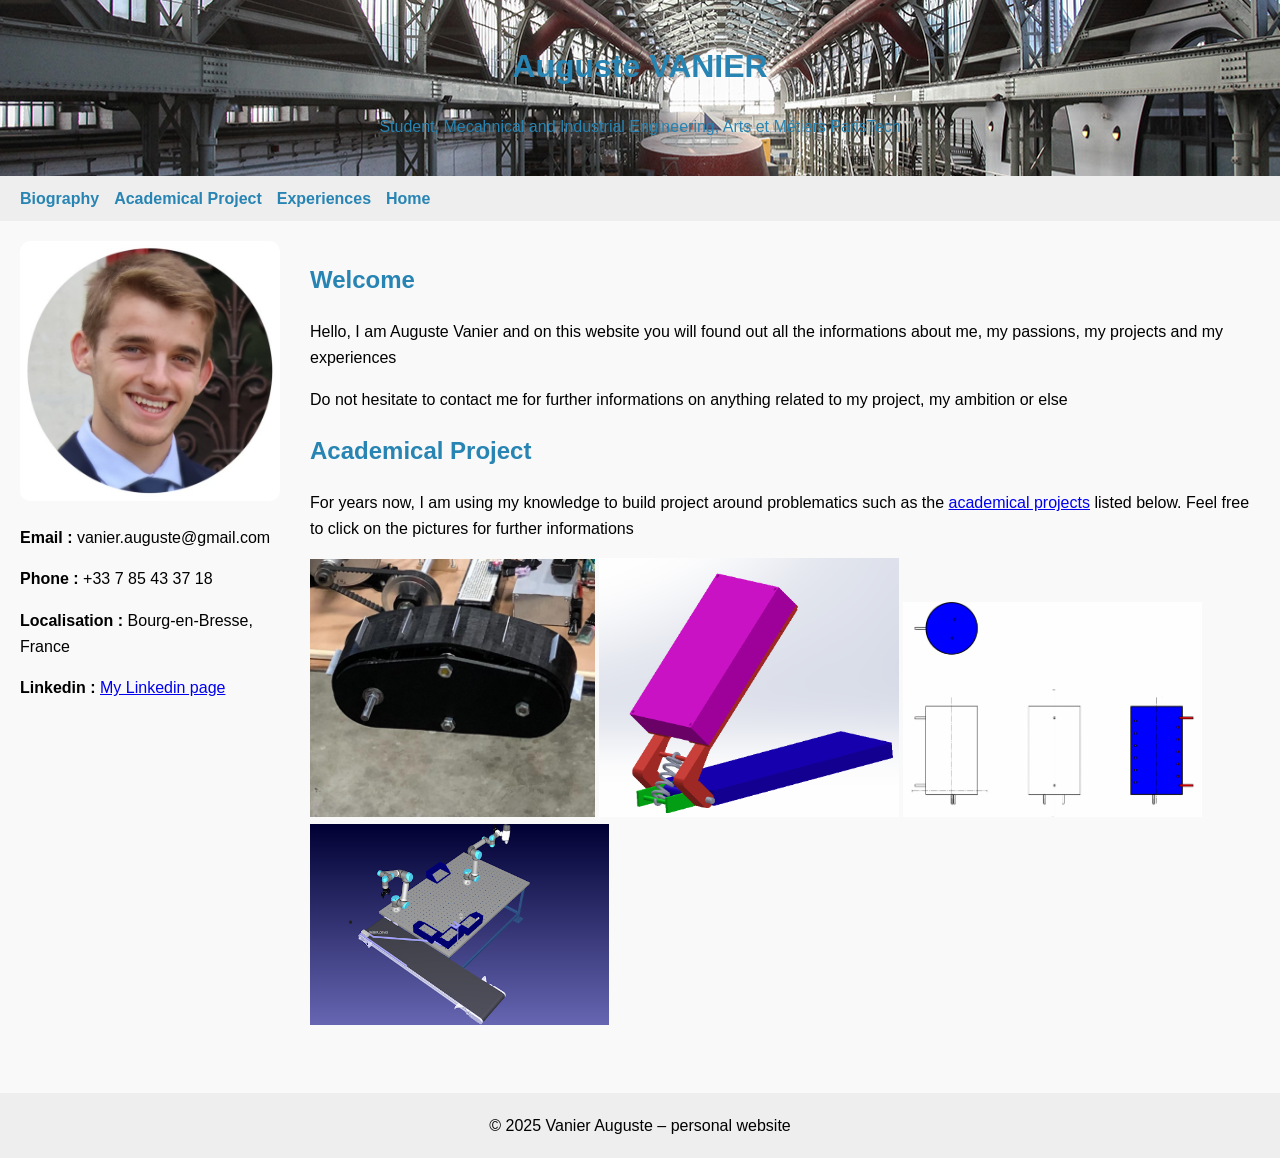
==== index.html @ 0c92eff0 "Update index.html" ====
<!DOCTYPE html>
<html lang="fr">
<head>
  <meta charset="UTF-8">
  <title>Auguste VANIER - Page personnelle</title>
  <style>
    slide {
	    animation-duration: 3s;
	    animation-name: slidein;
	  }

	  @keyframes slidein {
	    from {
	      margin-left: 100%;
	      width: 300%;
	    }
	    to {
	      margin-left: 0%;
	      width: 100%;
	    }
    }

    body {
      font-family: Georgia, sans-serif;
      line-height: 1.6;
      margin: 0;
      padding: 0;
      background-color: #f9f9f9;
    }

    header {
      color: #2784b3;
      padding: 20px;
      text-align: center;
      background-image: url("atels.jpg");
      background-color: transparent;
    }

    nav {
      background-color: #eee;
      padding: 10px 20px;
      display: flex;
      gap: 15px;
    }

    nav a {
      color: #2784b3;
      text-decoration: none;
      font-weight: bold;
    }

    .container {
      display: flex;
      padding: 20px;
    }

    .sidebar {
      width: 260px;
      margin-right: 30px;
    }

    .sidebar img {
      width: 100%;
      border-radius: 10px;
    }

    .content {
      flex: 1;
    }

    h2 {
      color: #2784b3;
    }

    footer {
      background-color: #eee;
      text-align: center;
      padding: 20px;
      margin-top: 40px;
    }

  </style>
</head>
<body>

  <header>
    <h1>Auguste VANIER</h1>
    <p>Student, Mecahnical and Industrial Engineering, Arts et Métiers ParisTech</p>
  </header>

  <nav>
    <a href="biographie.html">Biography</a>
    <a href="academical_project.html">Academical Project</a>
    <a href="experiences.html">Experiences</a>
    <a href="index.html">Home</a>
  </nav>

  <div class="container">
    <aside class="sidebar">
      <img src="Photo_identite.jpg" alt="Photo de profil">
      <p><strong>Email :</strong> vanier.auguste@gmail.com</p>
      <p><strong>Phone :</strong> +33 7 85 43 37 18</p>
      <p><strong>Localisation :</strong> Bourg-en-Bresse, France</p>
      <p><strong>Linkedin :</strong> <a href="https://fr.linkedin.com/in/vanier-auguste-1b917422b/">My Linkedin page</a></p>
    </aside>

    <main class="content">
      <section id="bio">
        <h2>Welcome</h2>
        <p><slide>Hello, I am Auguste Vanier and on this website you will found out all the informations about me, my passions, my projects and my experiences</slide></p>
	<p><slide>Do not hesitate to contact me for further informations on anything related to my project, my ambition or else</slide></p>
      </section>

      <section id="research">
        <h2>Academical Project</h2>
        <p><slide>For years now, I am using my knowledge to build project around problematics such as the <a href="academical_project.html">academical projects</a> listed below. Feel free to click on the pictures for further informations</slide></p>
	<slide>
	<a href="academical_project_snowb.html"><img src="chenille.jpg" alt="Photo projet1" width=30% height=10%></a>
	<a href="TIPE.html"><img src="bouclier_solidworks.png" alt="Photo projet2" width=31.5% height=10%></a>
	<a href="exchanger.html"><img src="Plan_echangeur.PNG" alt="Photo projet2" width=31.5% height=10%></a>
	<a href="factory_robot.html"><img src="poste.png" alt="Photo projet2" width=31.5% height=10%></a>
	</slide>
      </section>
    </main>
  </div>

  <footer>
    &copy; 2025 Vanier Auguste – personal website
  </footer>

</body>
</html>
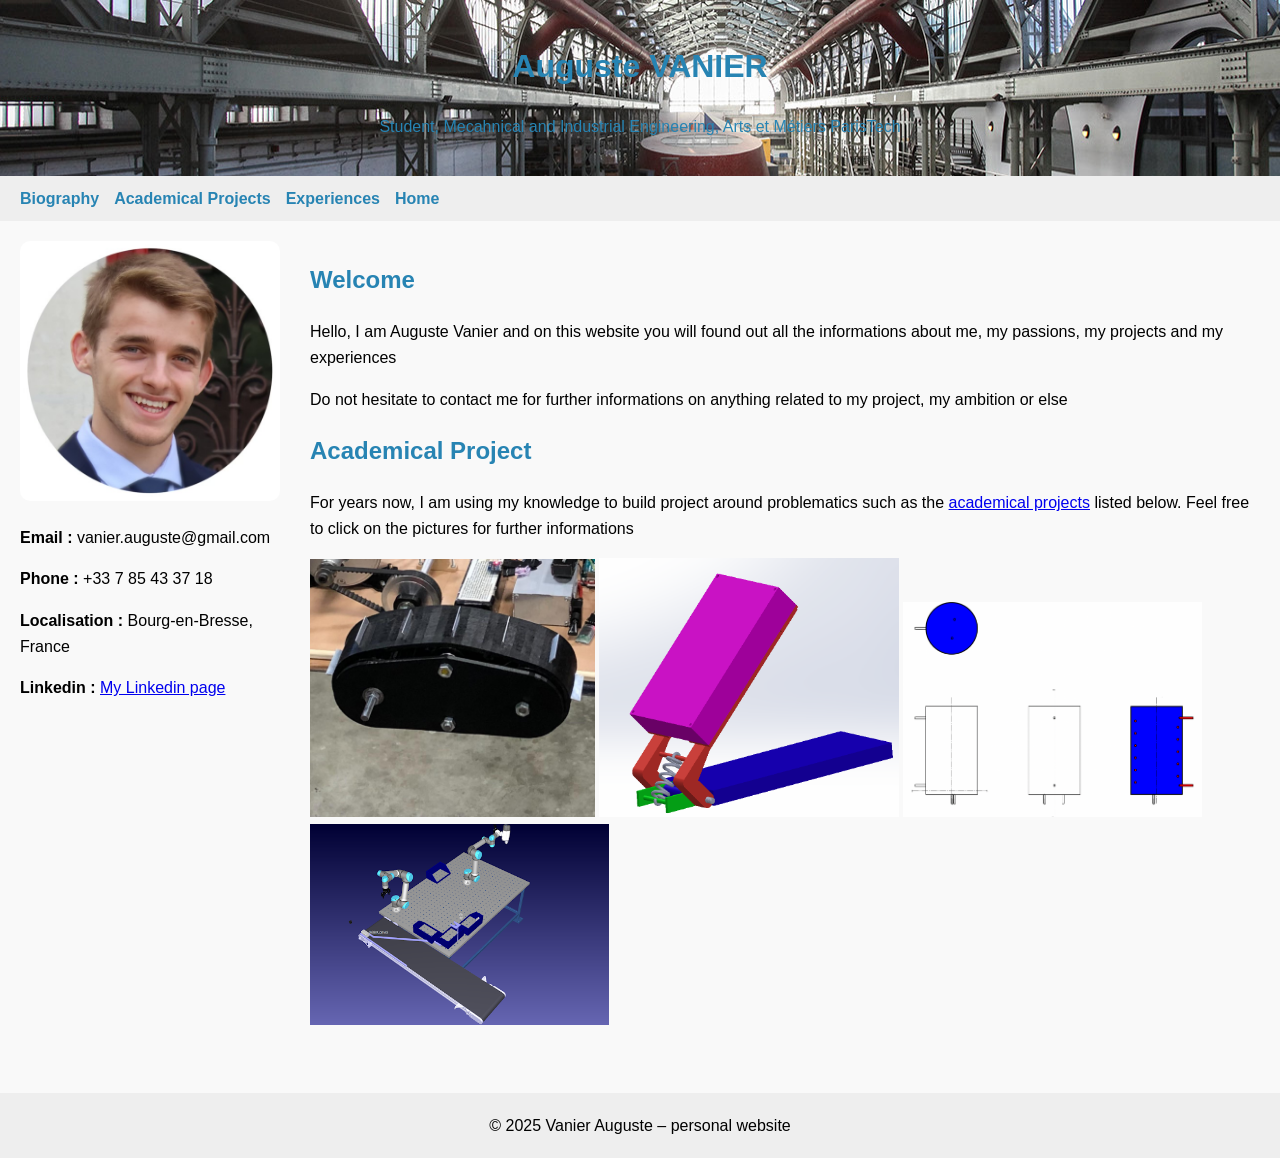
==== commit a63ba2c5: "Update index.html" ====
--- a/index.html
+++ b/index.html
@@ -90,7 +90,7 @@
 
   <nav>
     <a href="biographie.html">Biography</a>
-    <a href="academical_project.html">Academical Project</a>
+    <a href="academical_project.html">Academical Projects</a>
     <a href="experiences.html">Experiences</a>
     <a href="index.html">Home</a>
   </nav>
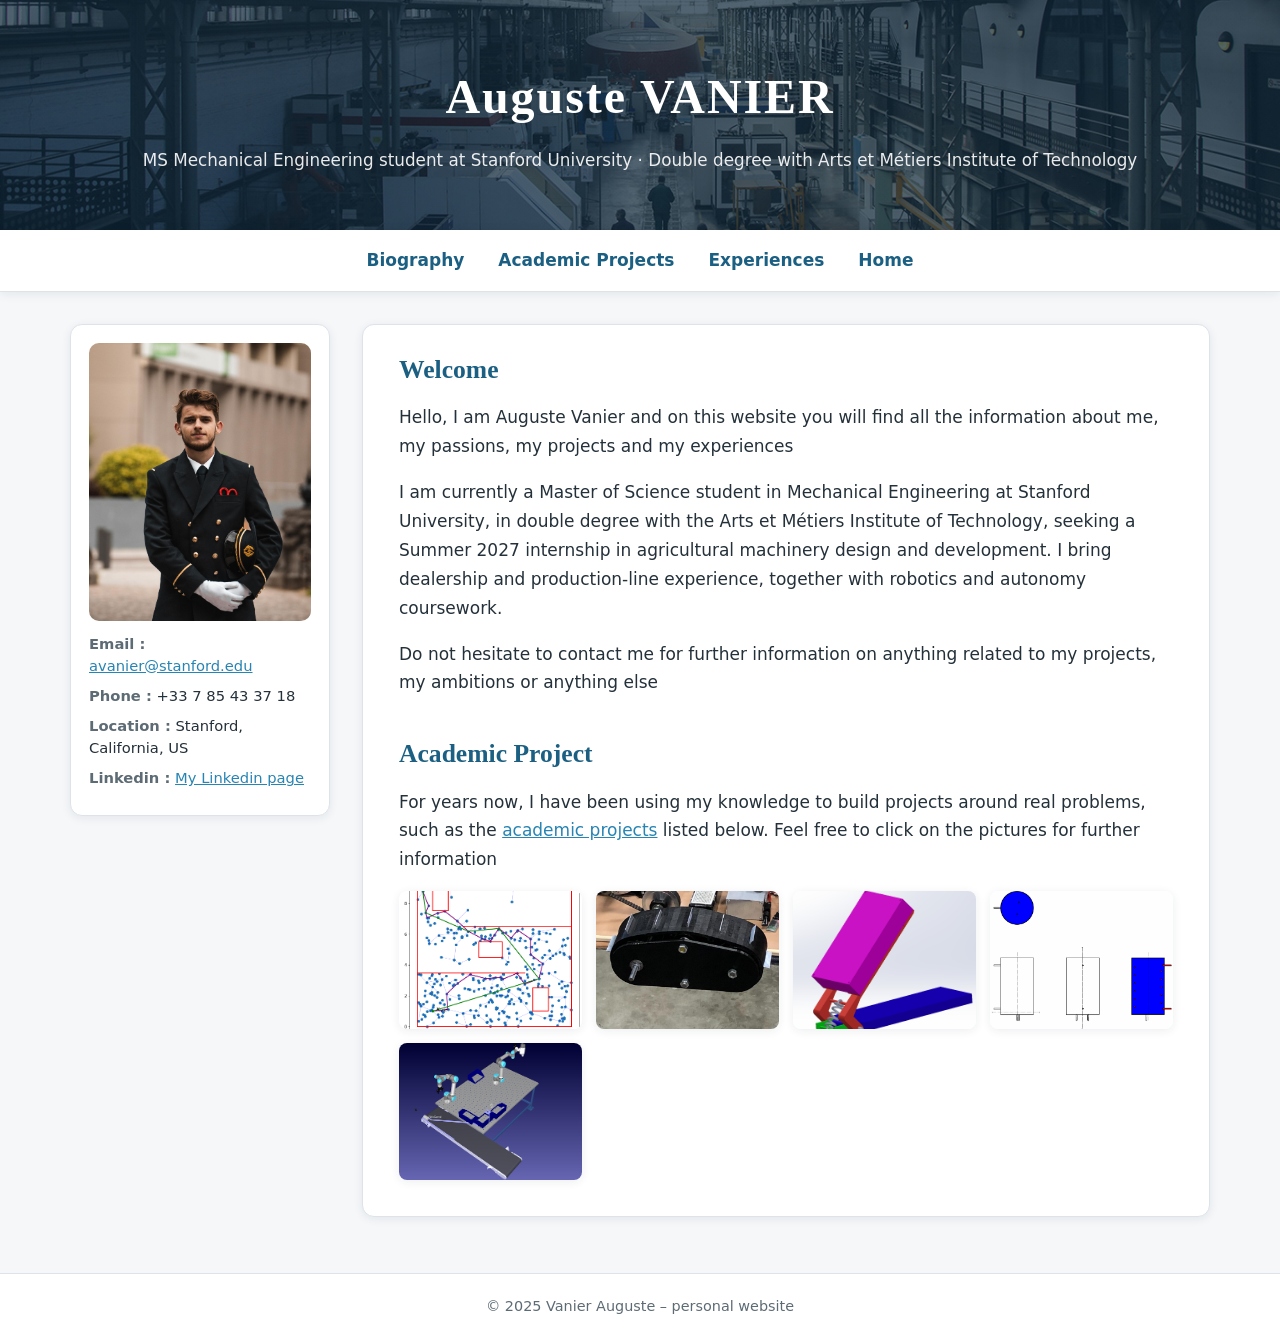
==== commit e86ffb92: "Redesign site and update content - Move all pages to a shared stylesheet (style.css) with a responsi" ====
--- a/index.html
+++ b/index.html
@@ -3,118 +3,45 @@
 <head>
   <meta charset="UTF-8">
   <title>Auguste VANIER - Page personnelle</title>
-  <style>
-    slide {
-	    animation-duration: 3s;
-	    animation-name: slidein;
-	  }
-
-	  @keyframes slidein {
-	    from {
-	      margin-left: 100%;
-	      width: 300%;
-	    }
-	    to {
-	      margin-left: 0%;
-	      width: 100%;
-	    }
-    }
-
-    body {
-      font-family: Georgia, sans-serif;
-      line-height: 1.6;
-      margin: 0;
-      padding: 0;
-      background-color: #f9f9f9;
-    }
-
-    header {
-      color: #2784b3;
-      padding: 20px;
-      text-align: center;
-      background-image: url("atels.jpg");
-      background-color: transparent;
-    }
-
-    nav {
-      background-color: #eee;
-      padding: 10px 20px;
-      display: flex;
-      gap: 15px;
-    }
-
-    nav a {
-      color: #2784b3;
-      text-decoration: none;
-      font-weight: bold;
-    }
-
-    .container {
-      display: flex;
-      padding: 20px;
-    }
-
-    .sidebar {
-      width: 260px;
-      margin-right: 30px;
-    }
-
-    .sidebar img {
-      width: 100%;
-      border-radius: 10px;
-    }
-
-    .content {
-      flex: 1;
-    }
-
-    h2 {
-      color: #2784b3;
-    }
-
-    footer {
-      background-color: #eee;
-      text-align: center;
-      padding: 20px;
-      margin-top: 40px;
-    }
-
-  </style>
+  <meta name="viewport" content="width=device-width, initial-scale=1">
+  <link rel="stylesheet" href="style.css">
 </head>
 <body>
 
   <header>
     <h1>Auguste VANIER</h1>
-    <p>Student, Mecahnical and Industrial Engineering, Arts et Métiers ParisTech</p>
+    <p>MS Mechanical Engineering student at Stanford University · Double degree with Arts et Métiers Institute of Technology</p>
   </header>
 
   <nav>
     <a href="biographie.html">Biography</a>
-    <a href="academical_project.html">Academical Projects</a>
+    <a href="academical_project.html">Academic Projects</a>
     <a href="experiences.html">Experiences</a>
     <a href="index.html">Home</a>
   </nav>
 
   <div class="container">
     <aside class="sidebar">
-      <img src="Photo_identite.jpg" alt="Photo de profil">
-      <p><strong>Email :</strong> vanier.auguste@gmail.com</p>
+      <img src="Photo_profil.jpg" alt="Auguste Vanier">
+      <p><strong>Email :</strong> <a href="mailto:avanier@stanford.edu">avanier@stanford.edu</a></p>
       <p><strong>Phone :</strong> +33 7 85 43 37 18</p>
-      <p><strong>Localisation :</strong> Bourg-en-Bresse, France</p>
+      <p><strong>Location :</strong> Stanford, California, US</p>
       <p><strong>Linkedin :</strong> <a href="https://fr.linkedin.com/in/vanier-auguste-1b917422b/">My Linkedin page</a></p>
     </aside>
 
     <main class="content">
       <section id="bio">
         <h2>Welcome</h2>
-        <p><slide>Hello, I am Auguste Vanier and on this website you will found out all the informations about me, my passions, my projects and my experiences</slide></p>
-	<p><slide>Do not hesitate to contact me for further informations on anything related to my project, my ambition or else</slide></p>
+        <p><slide>Hello, I am Auguste Vanier and on this website you will find all the information about me, my passions, my projects and my experiences</slide></p>
+	<p><slide>I am currently a Master of Science student in Mechanical Engineering at Stanford University, in double degree with the Arts et Métiers Institute of Technology, seeking a Summer 2027 internship in agricultural machinery design and development. I bring dealership and production-line experience, together with robotics and autonomy coursework.</slide></p>
+	<p><slide>Do not hesitate to contact me for further information on anything related to my projects, my ambitions or anything else</slide></p>
       </section>
 
       <section id="research">
-        <h2>Academical Project</h2>
-        <p><slide>For years now, I am using my knowledge to build project around problematics such as the <a href="academical_project.html">academical projects</a> listed below. Feel free to click on the pictures for further informations</slide></p>
-	<slide>
+        <h2>Academic Project</h2>
+        <p><slide>For years now, I have been using my knowledge to build projects around real problems, such as the <a href="academical_project.html">academic projects</a> listed below. Feel free to click on the pictures for further information</slide></p>
+	<slide class="gallery">
+	<a href="robot_autonomy.html"><img src="autonomy_rrt_shortcut.png" alt="Robot path planning"></a>
 	<a href="academical_project_snowb.html"><img src="chenille.jpg" alt="Photo projet1" width=30% height=10%></a>
 	<a href="TIPE.html"><img src="bouclier_solidworks.png" alt="Photo projet2" width=31.5% height=10%></a>
 	<a href="exchanger.html"><img src="Plan_echangeur.PNG" alt="Photo projet2" width=31.5% height=10%></a>
--- a/style.css
+++ b/style.css
@@ -0,0 +1,543 @@
+/* Shared stylesheet for every page of the site */
+
+:root {
+  --accent: #2784b3;
+  --accent-dark: #1b5f82;
+  --accent-soft: #e8f3f9;
+  --text: #24313a;
+  --muted: #5d6b75;
+  --bg: #f5f7f9;
+  --surface: #ffffff;
+  --border: #dde3e8;
+  --radius: 12px;
+  --shadow: 0 2px 10px rgba(20, 40, 60, 0.08);
+}
+
+* {
+  box-sizing: border-box;
+}
+
+html {
+  scroll-behavior: smooth;
+}
+
+body {
+  font-family: "Segoe UI", system-ui, -apple-system, Roboto, Helvetica, Arial, sans-serif;
+  font-size: 17px;
+  line-height: 1.7;
+  color: var(--text);
+  margin: 0;
+  padding: 0;
+  background-color: var(--bg);
+}
+
+/* ---------- Header ---------- */
+
+header {
+  /* dark veil over the photo so the title stays readable */
+  background-image: linear-gradient(rgba(15, 40, 58, 0.72), rgba(15, 40, 58, 0.72)), url("atels.jpg");
+  background-size: cover;
+  background-position: center;
+  color: #ffffff;
+  padding: 56px 20px;
+  text-align: center;
+}
+
+header h1 {
+  font-family: Georgia, "Times New Roman", serif;
+  font-size: clamp(2rem, 5vw, 3rem);
+  letter-spacing: 0.04em;
+  margin: 0 0 8px;
+}
+
+header p {
+  margin: 0;
+  font-size: 1.05rem;
+  opacity: 0.9;
+}
+
+/* ---------- Navigation ---------- */
+
+nav {
+  position: sticky;
+  top: 0;
+  z-index: 10;
+  background-color: var(--surface);
+  border-bottom: 1px solid var(--border);
+  box-shadow: var(--shadow);
+  padding: 8px 20px;
+  display: flex;
+  flex-wrap: wrap;
+  justify-content: center;
+  align-items: center;
+  gap: 6px;
+}
+
+nav a {
+  color: var(--accent-dark);
+  text-decoration: none;
+  font-weight: 600;
+  padding: 8px 14px;
+  border-radius: 999px;
+  transition: background-color 0.15s, color 0.15s;
+}
+
+nav a:hover,
+nav a:focus-visible {
+  background-color: var(--accent);
+  color: #ffffff;
+}
+
+subnav {
+  display: flex;
+  flex-wrap: wrap;
+  justify-content: center;
+  gap: 2px;
+  padding: 3px;
+  background-color: var(--accent-soft);
+  border-radius: 999px;
+}
+
+subnav a {
+  font-size: 0.9rem;
+  font-weight: 500;
+  padding: 5px 12px;
+}
+
+/* ---------- Layout ---------- */
+
+.container {
+  display: flex;
+  align-items: flex-start;
+  gap: 32px;
+  max-width: 1180px;
+  margin: 0 auto;
+  padding: 32px 20px;
+}
+
+.sidebar {
+  flex: 0 0 260px;
+  position: sticky;
+  top: 76px;
+  background-color: var(--surface);
+  border: 1px solid var(--border);
+  border-radius: var(--radius);
+  box-shadow: var(--shadow);
+  padding: 18px;
+  font-size: 0.92rem;
+  line-height: 1.5;
+  overflow-wrap: anywhere;
+}
+
+.sidebar img {
+  width: 100%;
+  border-radius: 10px;
+  display: block;
+  margin-bottom: 12px;
+}
+
+.sidebar p {
+  margin: 8px 0;
+}
+
+.sidebar strong {
+  color: var(--muted);
+  font-weight: 600;
+}
+
+.content {
+  flex: 1;
+  min-width: 0;
+  background-color: var(--surface);
+  border: 1px solid var(--border);
+  border-radius: var(--radius);
+  box-shadow: var(--shadow);
+  padding: 28px 36px 36px;
+}
+
+.content section + section {
+  margin-top: 40px;
+}
+
+/* ---------- Text ---------- */
+
+h2 {
+  font-family: Georgia, "Times New Roman", serif;
+  color: var(--accent-dark);
+  font-size: 1.6rem;
+  line-height: 1.3;
+  margin: 0 0 16px;
+}
+
+h3 {
+  font-size: 1.1rem;
+  line-height: 1.4;
+  margin: 24px 0 4px;
+}
+
+#education h3 + p {
+  margin: 0 0 6px;
+  color: var(--muted);
+}
+
+/* dates pushed to the right of a title */
+.date {
+  float: right;
+  margin-left: 12px;
+  font-weight: 500;
+  color: var(--accent-dark);
+}
+
+h2 a {
+  color: inherit;
+  text-decoration: none;
+}
+
+h2 a:hover {
+  color: var(--accent);
+  text-decoration: underline;
+}
+
+a {
+  color: var(--accent);
+}
+
+a:hover {
+  color: var(--accent-dark);
+}
+
+.content ul {
+  padding-left: 22px;
+}
+
+.content li {
+  margin-bottom: 4px;
+}
+
+/* ---------- Media ---------- */
+
+.content img,
+.content video {
+  max-width: 100%;
+  height: auto;
+  border-radius: 8px;
+  box-shadow: var(--shadow);
+  margin: 8px 0;
+}
+
+.content a img {
+  transition: transform 0.2s, box-shadow 0.2s;
+}
+
+.content a img:hover {
+  transform: translateY(-3px);
+  box-shadow: 0 8px 20px rgba(20, 40, 60, 0.18);
+}
+
+/* Row of project pictures on the home page */
+.gallery {
+  display: grid;
+  grid-template-columns: repeat(auto-fit, minmax(170px, 1fr));
+  gap: 14px;
+  margin-top: 12px;
+}
+
+.gallery img {
+  width: 100%;
+  aspect-ratio: 4 / 3;
+  object-fit: cover;
+  display: block;
+  margin: 0;
+}
+
+/* ---------- Page-specific touches ---------- */
+
+/* Academical projects list: a line between two projects */
+#academical_project h2 ~ h2 {
+  font-size: 1.3rem;
+}
+
+#academical_project h2 ~ h2 ~ h2 {
+  margin-top: 36px;
+  padding-top: 28px;
+  border-top: 1px solid var(--border);
+}
+
+/* Experiences: one card per experience */
+section[id$="Experiences"] p {
+  background-color: var(--bg);
+  border-left: 4px solid var(--accent);
+  border-radius: 0 8px 8px 0;
+  padding: 14px 18px;
+  margin: 0 0 16px;
+}
+
+/* ---------- Entrance animation ---------- */
+
+slide {
+  animation: fadein 0.6s ease both;
+}
+
+@keyframes fadein {
+  from {
+    opacity: 0;
+  }
+  to {
+    opacity: 1;
+  }
+}
+
+@media (prefers-reduced-motion: reduce) {
+  slide {
+    animation: none;
+  }
+
+  html {
+    scroll-behavior: auto;
+  }
+}
+
+/* ---------- Footer ---------- */
+
+footer {
+  background-color: var(--surface);
+  border-top: 1px solid var(--border);
+  color: var(--muted);
+  font-size: 0.9rem;
+  text-align: center;
+  padding: 20px;
+  margin-top: 24px;
+}
+
+/* ---------- Phones and small screens ---------- */
+
+@media (max-width: 800px) {
+  body {
+    font-size: 16px;
+  }
+
+  header {
+    padding: 36px 16px;
+  }
+
+  nav {
+    padding: 6px 10px;
+  }
+
+  nav a {
+    padding: 6px 10px;
+  }
+
+  .container {
+    flex-direction: column;
+    align-items: stretch;
+    gap: 20px;
+    padding: 20px 16px;
+  }
+
+  .sidebar {
+    position: static;
+    flex: none;
+    text-align: center;
+  }
+
+  .sidebar img {
+    width: 150px;
+    margin: 0 auto 12px;
+  }
+
+  .content {
+    padding: 20px 18px 24px;
+  }
+
+  /* pictures sized in % of the page become full width */
+  .content img:not(.gallery img) {
+    width: 100%;
+  }
+}
+
+/* ---------- Figures and tables (project pages) ---------- */
+
+figure {
+  margin: 20px 0;
+  text-align: center;
+}
+
+.content figure img {
+  width: 100%;
+  max-width: 520px;
+  margin: 0;
+}
+
+figcaption {
+  font-size: 0.9rem;
+  color: var(--muted);
+  margin-top: 6px;
+}
+
+.figure-row {
+  display: grid;
+  grid-template-columns: repeat(auto-fit, minmax(230px, 1fr));
+  gap: 16px;
+  align-items: end;
+}
+
+.figure-row figure {
+  margin: 12px 0;
+}
+
+table {
+  border-collapse: collapse;
+  margin: 16px auto;
+  font-size: 0.95rem;
+}
+
+th,
+td {
+  padding: 8px 16px;
+  border-bottom: 1px solid var(--border);
+  text-align: center;
+}
+
+th {
+  background-color: var(--accent-soft);
+  color: var(--accent-dark);
+}
+
+td:first-child,
+th:first-child {
+  text-align: left;
+}
+
+/* ---------- Reproduction of the cloakroom scanning app ---------- */
+
+.app-mock {
+  display: flex;
+  max-width: 640px;
+  margin: 0 auto;
+  border-radius: 10px;
+  overflow: hidden;
+  box-shadow: var(--shadow);
+  background-color: #0a1929;
+  color: #ffffff;
+  font-size: 0.8rem;
+  line-height: 1.3;
+  text-align: center;
+}
+
+.app-side {
+  flex: 0 0 30%;
+  display: flex;
+  flex-direction: column;
+  gap: 8px;
+  padding: 0 12px 12px;
+  background-color: #051018;
+}
+
+.app-logo {
+  margin: 0 -12px;
+  padding: 16px 4px;
+  background-color: #0a1929;
+  color: #d4af37;
+  font-size: 1.15rem;
+  font-weight: 700;
+}
+
+.app-logo span {
+  display: block;
+  margin-top: 4px;
+  color: #f4e5b2;
+  font-size: 0.7rem;
+  font-weight: 400;
+}
+
+.app-sep {
+  height: 2px;
+  margin: 8px 8px;
+  background-color: #d4af37;
+}
+
+.app-btn {
+  padding: 9px 4px;
+  border-radius: 6px;
+  background-color: #1e3a5f;
+}
+
+.app-btn.active {
+  background-color: #d4af37;
+  color: #0a1929;
+  font-weight: 700;
+}
+
+.app-status {
+  margin-top: auto;
+  padding-top: 12px;
+  color: #b0bec5;
+  font-size: 0.7rem;
+}
+
+.app-status b {
+  display: block;
+  color: #d4af37;
+  font-size: 1rem;
+}
+
+.app-main {
+  flex: 1;
+  display: flex;
+  flex-direction: column;
+  gap: 12px;
+  padding: 16px;
+}
+
+.app-cam {
+  flex: 1;
+  min-height: 150px;
+  display: flex;
+  align-items: center;
+  justify-content: center;
+  border: 3px solid #d4af37;
+  border-radius: 10px;
+  background-color: #051018;
+  color: #b0bec5;
+  font-style: italic;
+}
+
+.app-info {
+  padding: 14px 12px;
+  border-radius: 10px;
+  background-color: #1e3a5f;
+}
+
+.app-info-title {
+  color: #f4e5b2;
+  font-size: 0.95rem;
+  font-weight: 700;
+}
+
+.app-entry {
+  max-width: 260px;
+  margin: 10px auto 0;
+  padding: 8px;
+  border: 2px solid #d4af37;
+  border-radius: 6px;
+  background-color: #0a1929;
+  color: #b0bec5;
+  text-align: left;
+}
+
+/* wide drawings such as plans use the full text width */
+.content figure.wide img {
+  max-width: 100%;
+}
+
+/* portrait photos stay small */
+.content figure.narrow img {
+  max-width: 300px;
+}
+
+.content figure video {
+  width: 100%;
+  margin: 0;
+  display: block;
+}
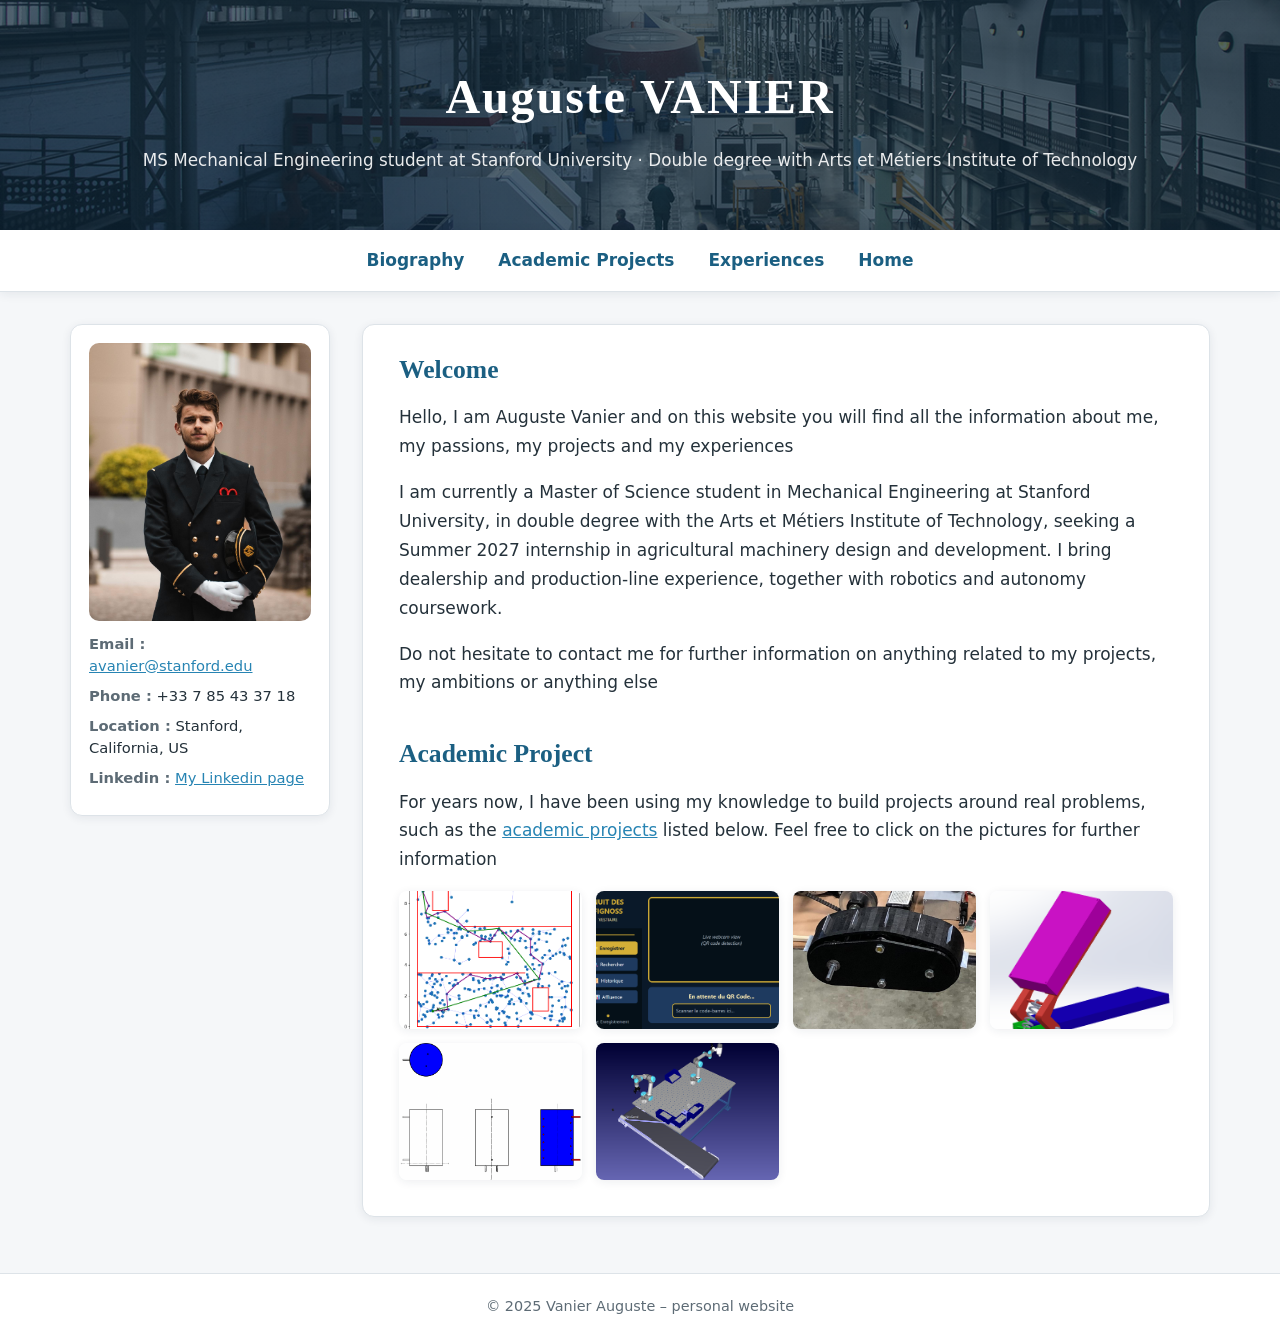
==== commit f1fd7e0c: "Add cloakroom project to the home page gallery Co-Authored-By: Claude Opus 5.5 <noreply@anthropic.co" ====
--- a/index.html
+++ b/index.html
@@ -42,6 +42,7 @@
         <p><slide>For years now, I have been using my knowledge to build projects around real problems, such as the <a href="academical_project.html">academic projects</a> listed below. Feel free to click on the pictures for further information</slide></p>
 	<slide class="gallery">
 	<a href="robot_autonomy.html"><img src="autonomy_rrt_shortcut.png" alt="Robot path planning"></a>
+	<a href="cloakroom.html"><img src="cloakroom_interface.png" alt="Cloakroom scanning interface"></a>
 	<a href="academical_project_snowb.html"><img src="chenille.jpg" alt="Photo projet1" width=30% height=10%></a>
 	<a href="TIPE.html"><img src="bouclier_solidworks.png" alt="Photo projet2" width=31.5% height=10%></a>
 	<a href="exchanger.html"><img src="Plan_echangeur.PNG" alt="Photo projet2" width=31.5% height=10%></a>
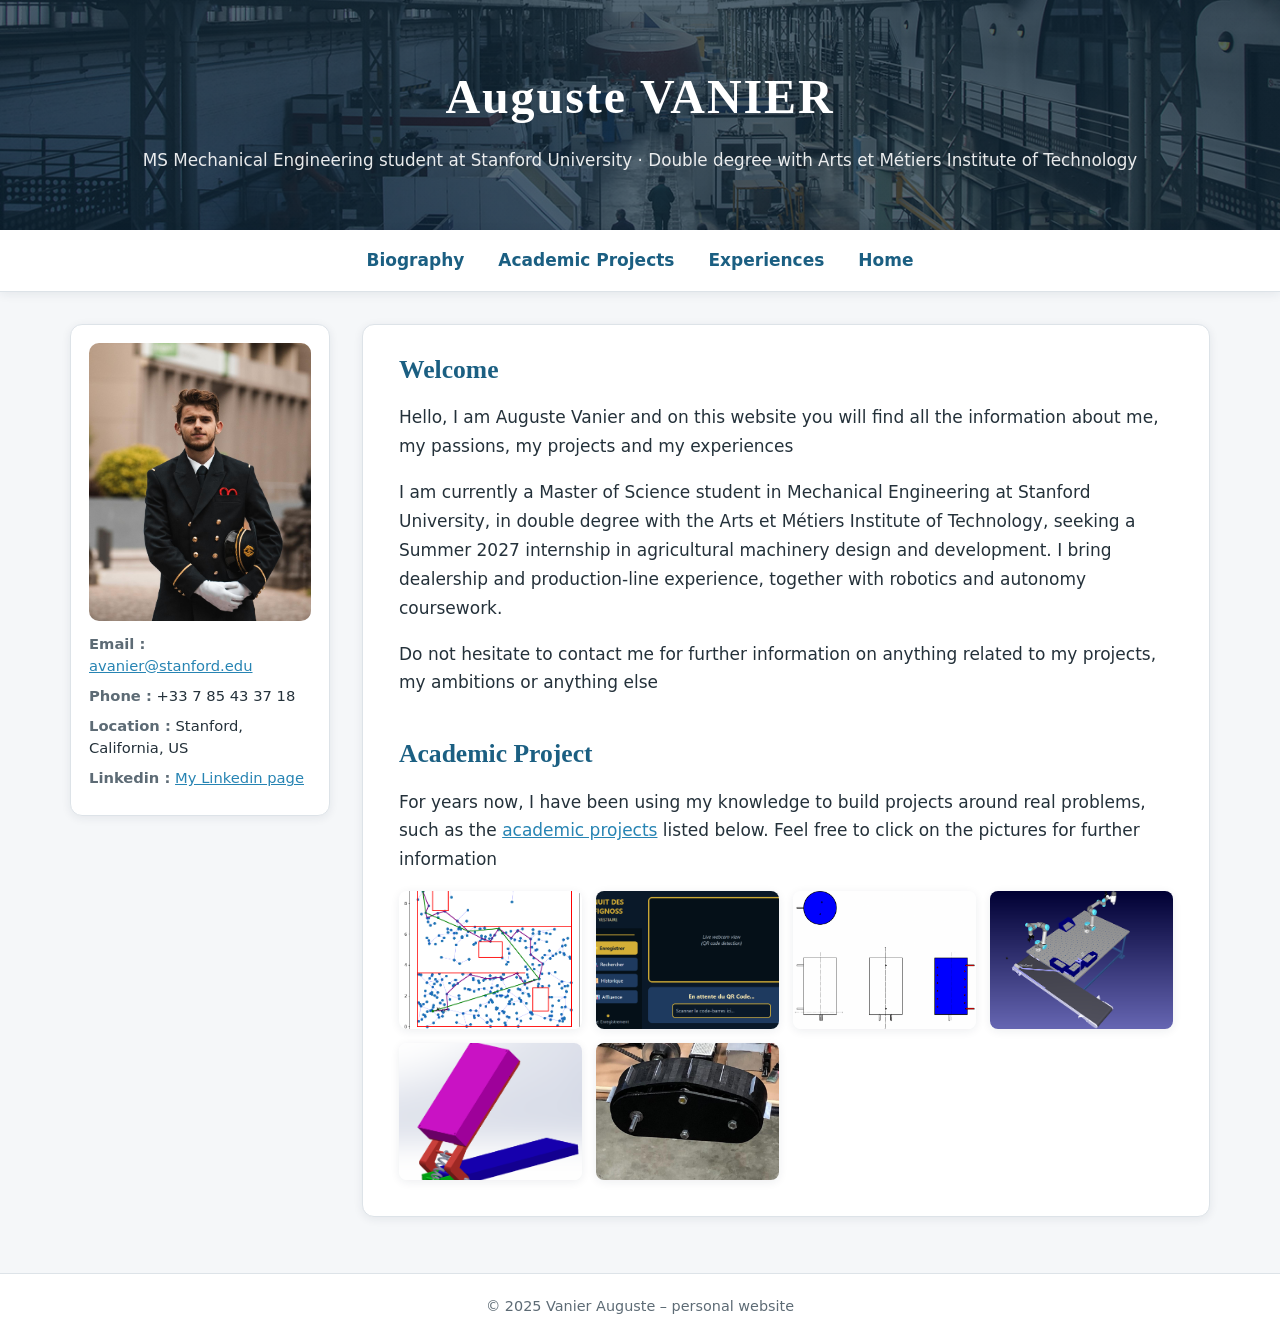
==== commit 9d27aa89: "Order home page projects from most recent to oldest Co-Authored-By: Claude Opus 5.5 <noreply@anthrop" ====
--- a/index.html
+++ b/index.html
@@ -43,10 +43,10 @@
 	<slide class="gallery">
 	<a href="robot_autonomy.html"><img src="autonomy_rrt_shortcut.png" alt="Robot path planning"></a>
 	<a href="cloakroom.html"><img src="cloakroom_interface.png" alt="Cloakroom scanning interface"></a>
-	<a href="academical_project_snowb.html"><img src="chenille.jpg" alt="Photo projet1" width=30% height=10%></a>
-	<a href="TIPE.html"><img src="bouclier_solidworks.png" alt="Photo projet2" width=31.5% height=10%></a>
 	<a href="exchanger.html"><img src="Plan_echangeur.PNG" alt="Photo projet2" width=31.5% height=10%></a>
 	<a href="factory_robot.html"><img src="poste.png" alt="Photo projet2" width=31.5% height=10%></a>
+	<a href="TIPE.html"><img src="bouclier_solidworks.png" alt="Photo projet2" width=31.5% height=10%></a>
+	<a href="academical_project_snowb.html"><img src="chenille.jpg" alt="Photo projet1" width=30% height=10%></a>
 	</slide>
       </section>
     </main>
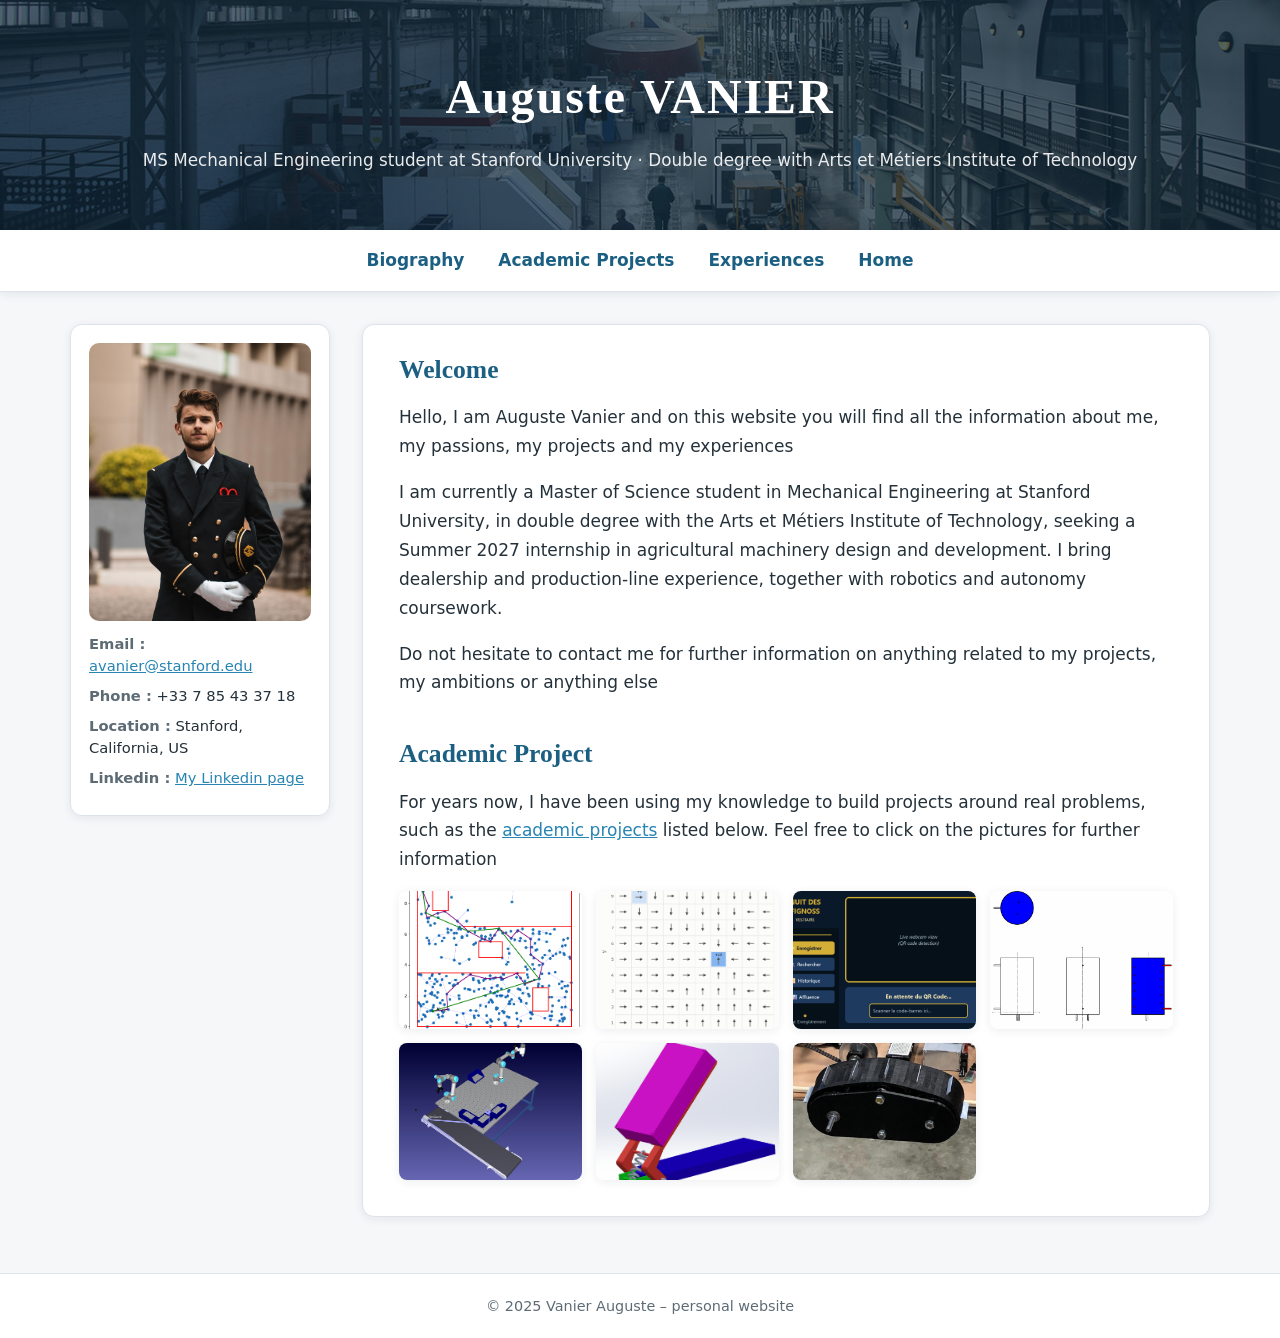
==== commit 5ef73e44: "Add HW2-HW3 of Robot Autonomy and AA228 decision making page Add trajectory optimization, LQR contro" ====
--- a/index.html
+++ b/index.html
@@ -42,6 +42,7 @@
         <p><slide>For years now, I have been using my knowledge to build projects around real problems, such as the <a href="academical_project.html">academic projects</a> listed below. Feel free to click on the pictures for further information</slide></p>
 	<slide class="gallery">
 	<a href="robot_autonomy.html"><img src="autonomy_rrt_shortcut.png" alt="Robot path planning"></a>
+	<a href="decision_making.html"><img src="decision_small_policy.png" alt="Reinforcement learning policy"></a>
 	<a href="cloakroom.html"><img src="cloakroom_interface.png" alt="Cloakroom scanning interface"></a>
 	<a href="exchanger.html"><img src="Plan_echangeur.PNG" alt="Photo projet2" width=31.5% height=10%></a>
 	<a href="factory_robot.html"><img src="poste.png" alt="Photo projet2" width=31.5% height=10%></a>
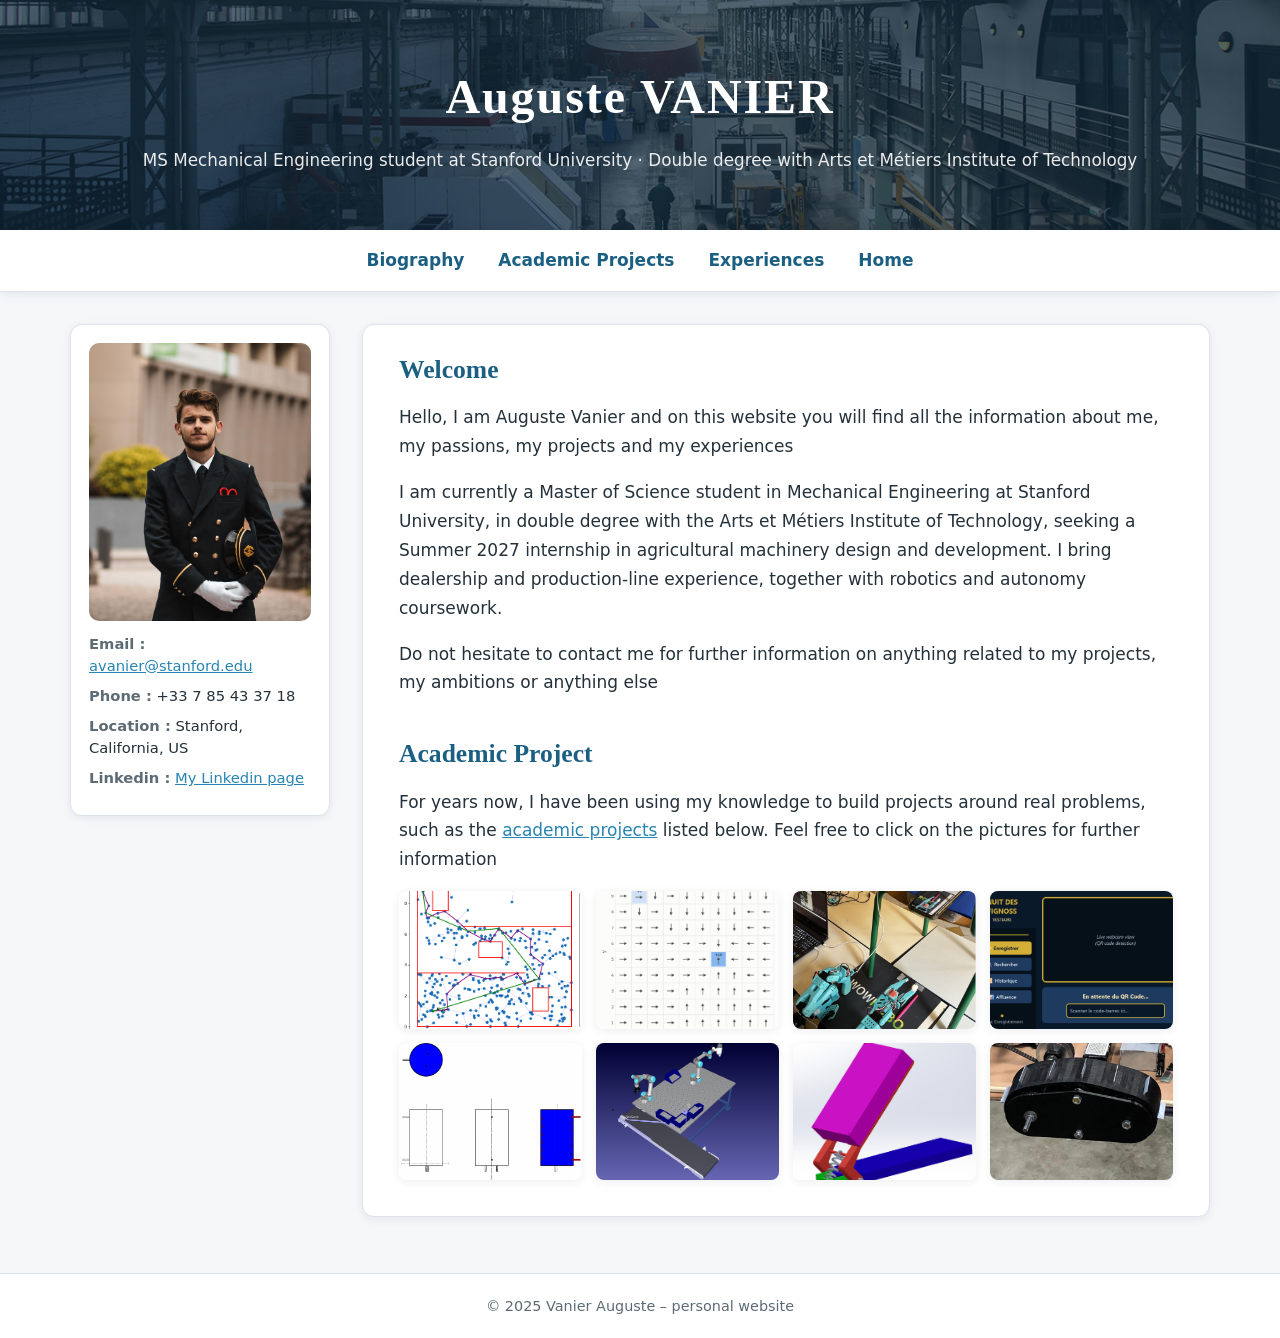
==== commit cc5d5b79: "Add SO-101 LeRobot robot arm project page Co-Authored-By: Claude Opus 5.5 <noreply@anthropic.com>" ====
--- a/index.html
+++ b/index.html
@@ -43,6 +43,7 @@
 	<slide class="gallery">
 	<a href="robot_autonomy.html"><img src="autonomy_rrt_shortcut.png" alt="Robot path planning"></a>
 	<a href="decision_making.html"><img src="decision_small_policy.png" alt="Reinforcement learning policy"></a>
+	<a href="lerobot_arm.html"><img src="lerobot_overview.png" alt="SO-101 robot arm"></a>
 	<a href="cloakroom.html"><img src="cloakroom_interface.png" alt="Cloakroom scanning interface"></a>
 	<a href="exchanger.html"><img src="Plan_echangeur.PNG" alt="Photo projet2" width=31.5% height=10%></a>
 	<a href="factory_robot.html"><img src="poste.png" alt="Photo projet2" width=31.5% height=10%></a>
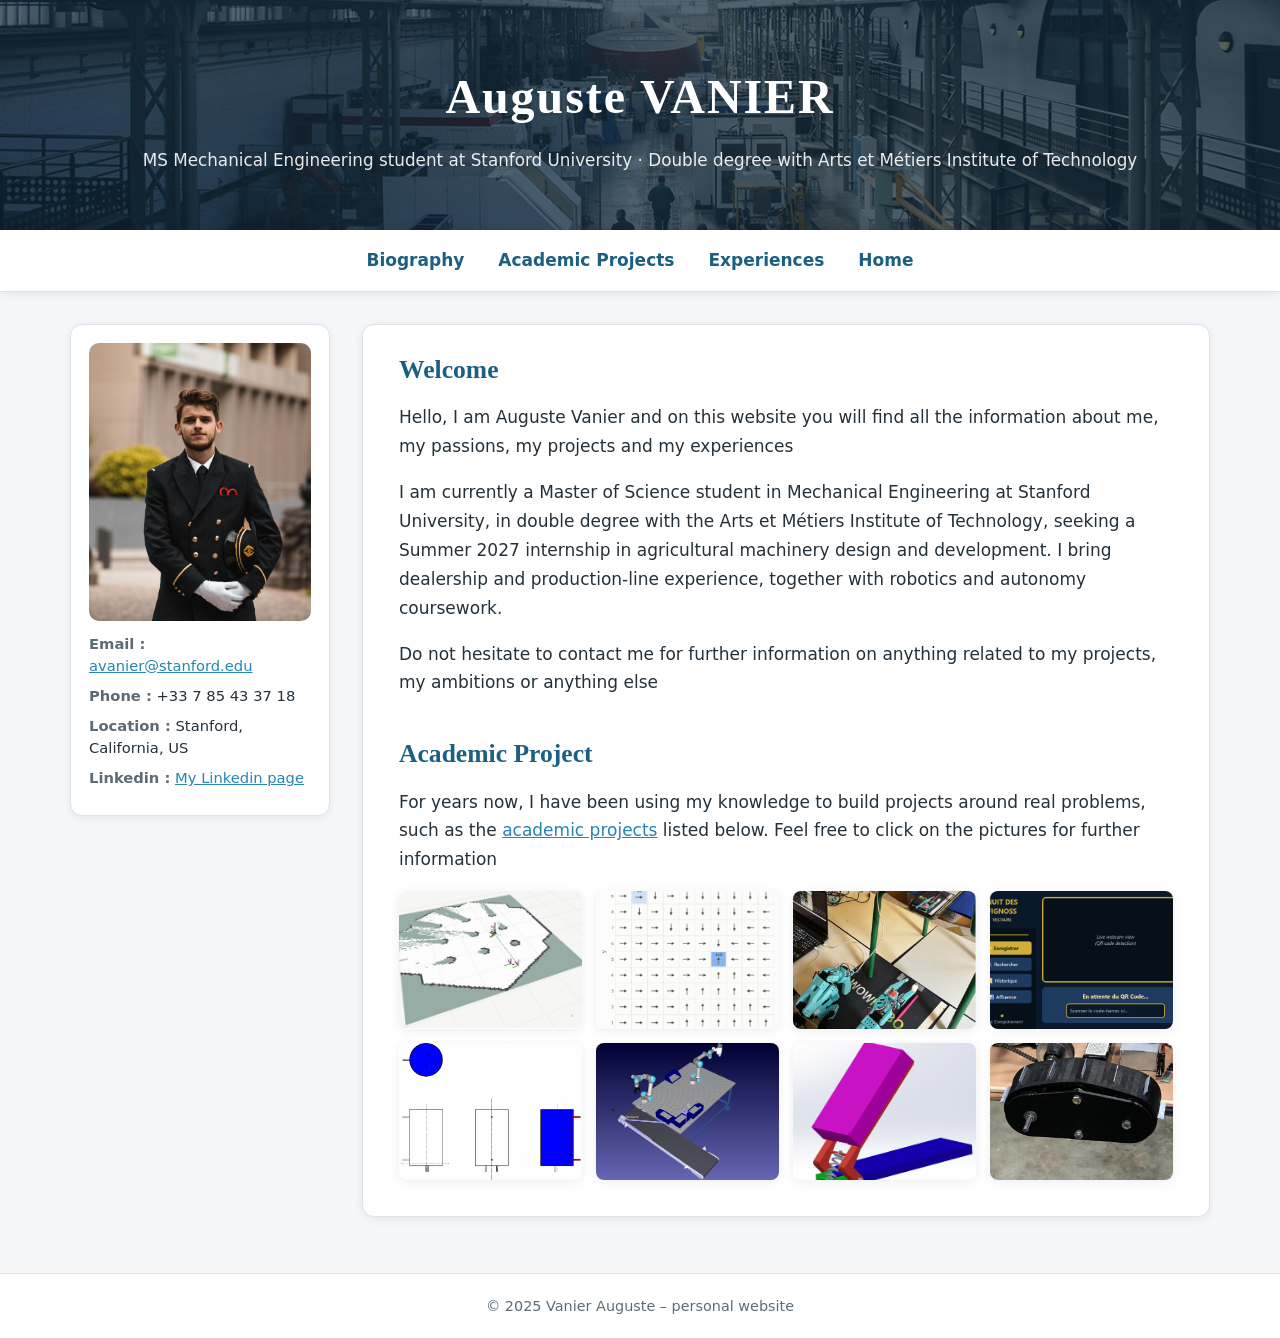
==== commit bbf82b31: "Show frontier exploration video in home page gallery Co-Authored-By: Claude Opus 5.5 <noreply@anthro" ====
--- a/index.html
+++ b/index.html
@@ -41,7 +41,7 @@
         <h2>Academic Project</h2>
         <p><slide>For years now, I have been using my knowledge to build projects around real problems, such as the <a href="academical_project.html">academic projects</a> listed below. Feel free to click on the pictures for further information</slide></p>
 	<slide class="gallery">
-	<a href="robot_autonomy.html"><img src="autonomy_rrt_shortcut.png" alt="Robot path planning"></a>
+	<a href="robot_autonomy.html"><video autoplay muted loop playsinline preload="metadata" poster="autonomy_frontier_poster.jpg" aria-label="Autonomous robot exploration"><source src="autonomy_frontier.mp4" type="video/mp4"></video></a>
 	<a href="decision_making.html"><img src="decision_small_policy.png" alt="Reinforcement learning policy"></a>
 	<a href="lerobot_arm.html"><img src="lerobot_overview.png" alt="SO-101 robot arm"></a>
 	<a href="cloakroom.html"><img src="cloakroom_interface.png" alt="Cloakroom scanning interface"></a>
--- a/style.css
+++ b/style.css
@@ -242,7 +242,8 @@
   margin-top: 12px;
 }
 
-.gallery img {
+.gallery img,
+.gallery video {
   width: 100%;
   aspect-ratio: 4 / 3;
   object-fit: cover;
